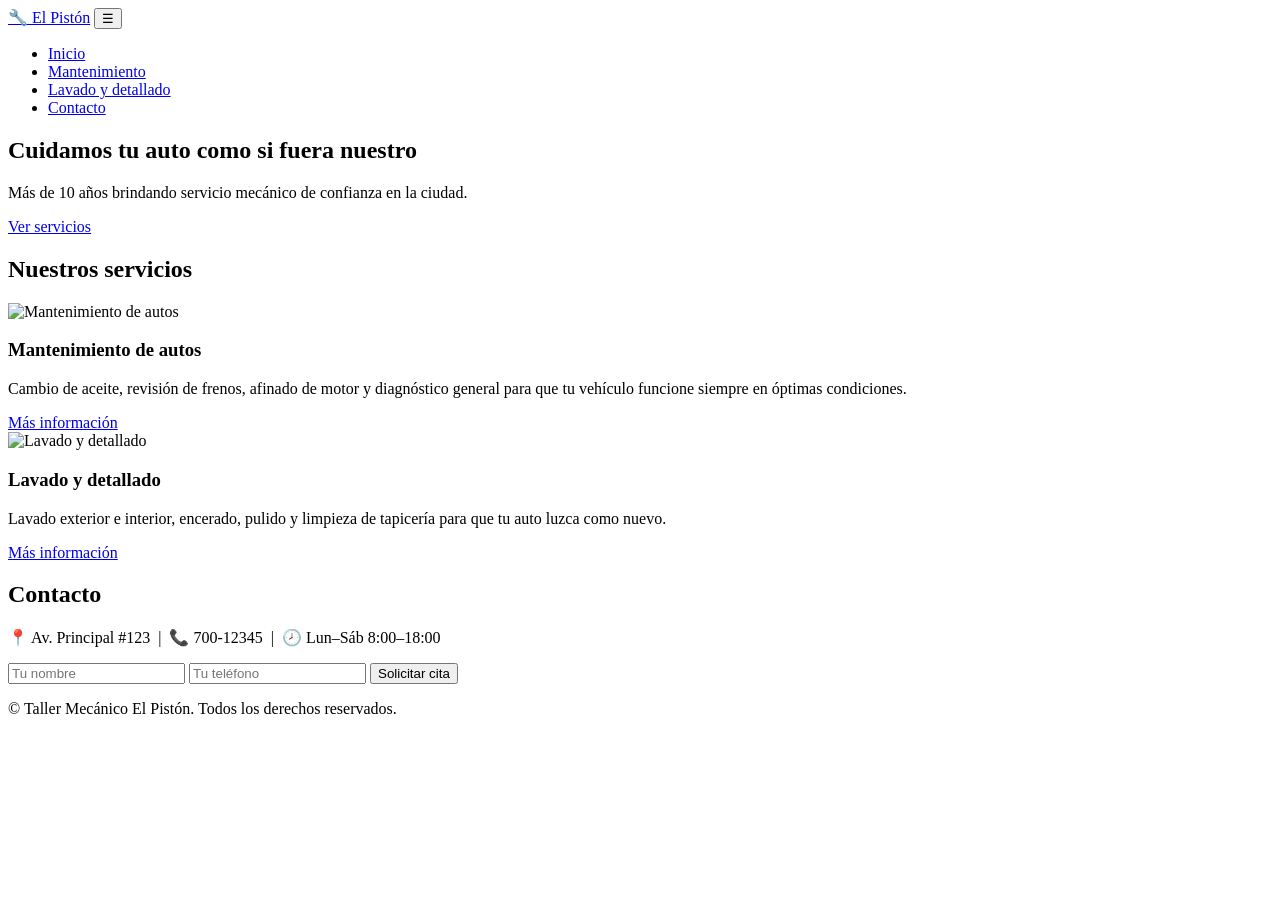
==== index.html @ 2a55a1c7 "Create index.html" ====
<!DOCTYPE html>
<html lang="es">
<head>
  <meta charset="UTF-8">
  <meta name="viewport" content="width=device-width, initial-scale=1.0">
  <title>Taller Mecánico "El Pistón" | Inicio</title>
  <link rel="stylesheet" href="style.css">
</head>
<body>
  <header class="header">
    <div class="contenedor nav">
      <a href="index.html" class="logo">🔧 El Pistón</a>
      <button class="menu-toggle" id="menuToggle" aria-label="Abrir menú">☰</button>
      <nav>
        <ul class="menu" id="menu">
          <li><a href="index.html" class="activo">Inicio</a></li>
          <li><a href="mantenimiento.html">Mantenimiento</a></li>
          <li><a href="lavado.html">Lavado y detallado</a></li>
          <li><a href="#contacto">Contacto</a></li>
        </ul>
      </nav>
    </div>
  </header>

  <section class="hero">
    <div class="contenedor">
      <h1>Cuidamos tu auto como si fuera nuestro</h1>
      <p>Más de 10 años brindando servicio mecánico de confianza en la ciudad.</p>
      <a href="#servicios" class="boton">Ver servicios</a>
    </div>
  </section>

  <main class="contenedor">
    <section id="servicios" class="seccion">
      <h2>Nuestros servicios</h2>
      <div class="tarjetas">
        <article class="tarjeta">
          <img src="img/mantenimiento.svg" alt="Mantenimiento de autos">
          <h3>Mantenimiento de autos</h3>
          <p>Cambio de aceite, revisión de frenos, afinado de motor y diagnóstico general para que tu vehículo funcione siempre en óptimas condiciones.</p>
          <a href="mantenimiento.html" class="boton">Más información</a>
        </article>
        <article class="tarjeta">
          <img src="img/lavado.svg" alt="Lavado y detallado">
          <h3>Lavado y detallado</h3>
          <p>Lavado exterior e interior, encerado, pulido y limpieza de tapicería para que tu auto luzca como nuevo.</p>
          <a href="lavado.html" class="boton">Más información</a>
        </article>
      </div>
    </section>

    <section id="contacto" class="seccion contacto">
      <h2>Contacto</h2>
      <p>📍 Av. Principal #123 &nbsp;|&nbsp; 📞 700-12345 &nbsp;|&nbsp; 🕗 Lun–Sáb 8:00–18:00</p>
      <form id="formContacto" class="formulario">
        <input type="text" id="nombre" placeholder="Tu nombre" required>
        <input type="tel" id="telefono" placeholder="Tu teléfono" required>
        <button type="submit" class="boton">Solicitar cita</button>
      </form>
      <p id="mensaje" class="mensaje"></p>
    </section>
  </main>

  <footer class="footer">
    <p>&copy; <span id="anio"></span> Taller Mecánico El Pistón. Todos los derechos reservados.</p>
  </footer>

  <script src="script.js"></script>
</body>
</html>
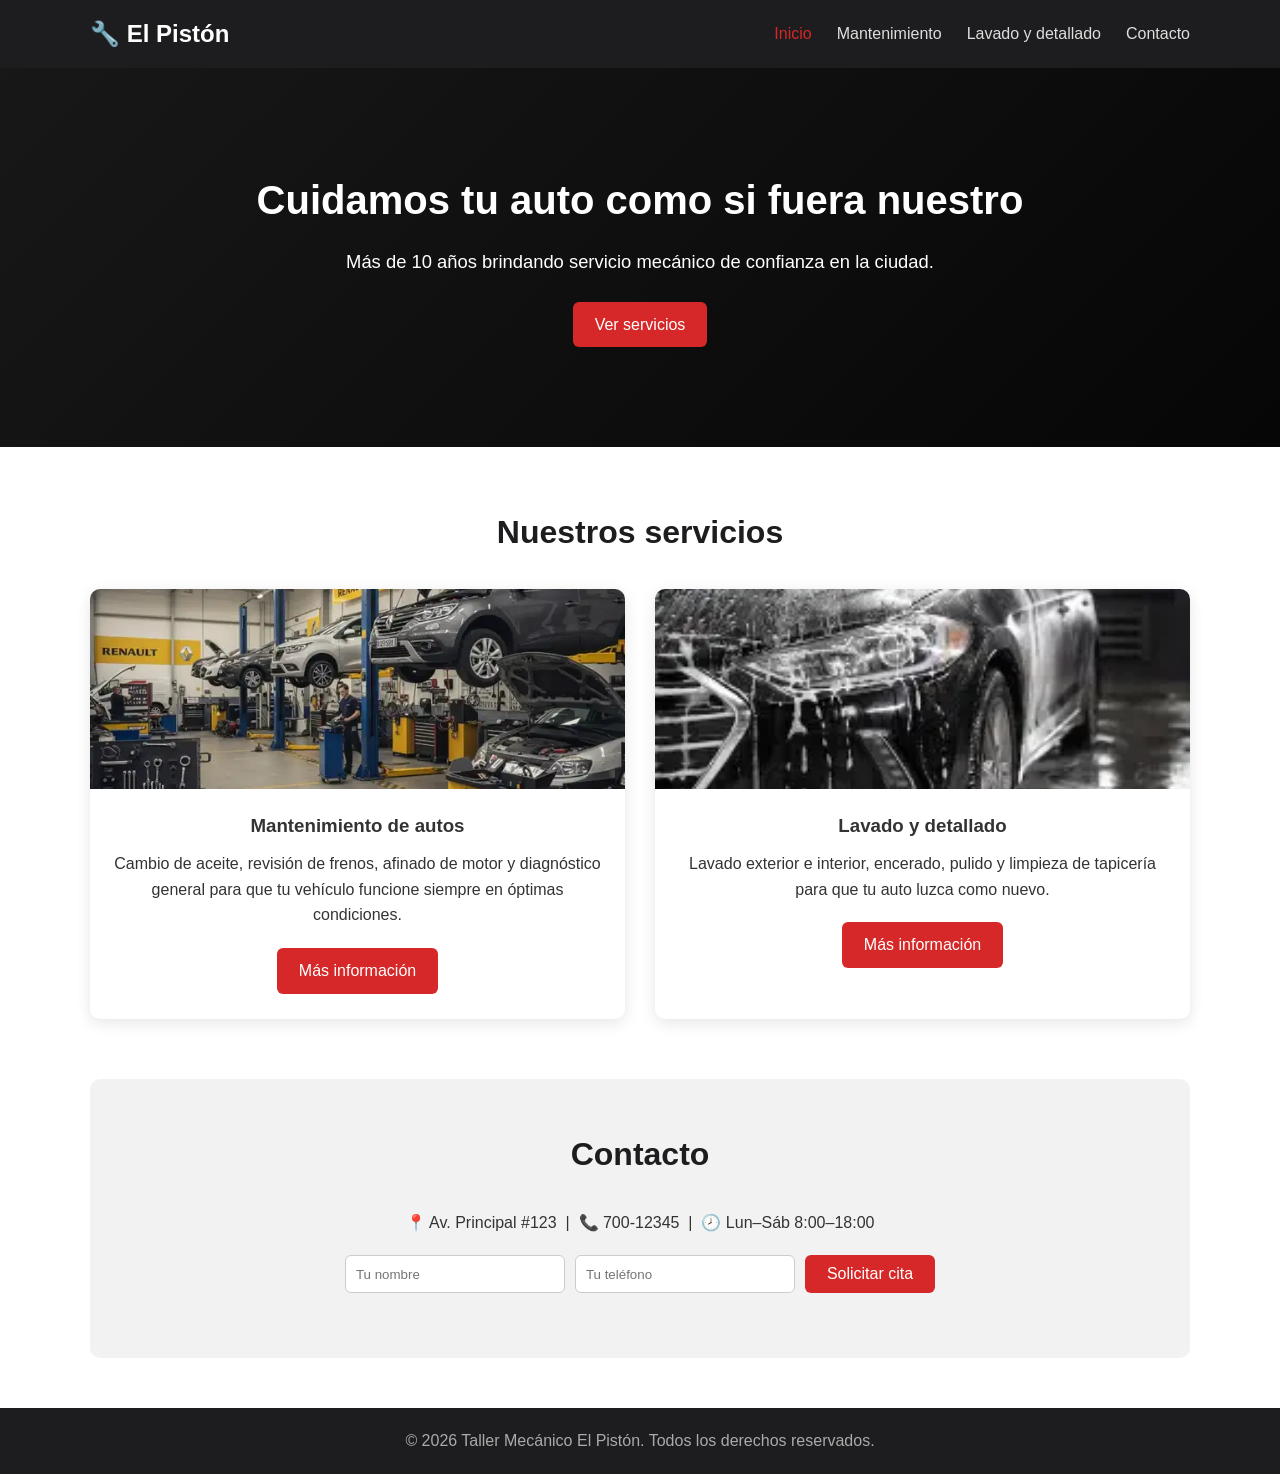
==== commit 7a4f885b: "Reemplazar imagenes de mantenimiento y lavado por fotos reales" ====
--- a/index.html
+++ b/index.html
@@ -35,13 +35,13 @@
       <h2>Nuestros servicios</h2>
       <div class="tarjetas">
         <article class="tarjeta">
-          <img src="img/mantenimiento.svg" alt="Mantenimiento de autos">
+          <img src="img/mantenimiento.webp" alt="Mantenimiento de autos">
           <h3>Mantenimiento de autos</h3>
           <p>Cambio de aceite, revisión de frenos, afinado de motor y diagnóstico general para que tu vehículo funcione siempre en óptimas condiciones.</p>
           <a href="mantenimiento.html" class="boton">Más información</a>
         </article>
         <article class="tarjeta">
-          <img src="img/lavado.svg" alt="Lavado y detallado">
+          <img src="img/lavado.webp" alt="Lavado y detallado">
           <h3>Lavado y detallado</h3>
           <p>Lavado exterior e interior, encerado, pulido y limpieza de tapicería para que tu auto luzca como nuevo.</p>
           <a href="lavado.html" class="boton">Más información</a>
--- a/style.css
+++ b/style.css
@@ -0,0 +1,84 @@
+* { margin: 0; padding: 0; box-sizing: border-box; }
+
+:root {
+  --rojo: #d62828;
+  --oscuro: #1d1d1f;
+  --gris: #f2f2f2;
+  --texto: #333;
+}
+
+body {
+  font-family: "Segoe UI", Arial, sans-serif;
+  color: var(--texto);
+  line-height: 1.6;
+}
+
+.contenedor { width: 90%; max-width: 1100px; margin: 0 auto; }
+
+/* ===== Menú ===== */
+.header { background: var(--oscuro); position: sticky; top: 0; z-index: 10; }
+.nav { display: flex; justify-content: space-between; align-items: center; padding: 15px 0; }
+.logo { color: #fff; font-size: 1.5rem; font-weight: bold; text-decoration: none; }
+.menu { list-style: none; display: flex; gap: 25px; }
+.menu a { color: #ddd; text-decoration: none; transition: color .3s; }
+.menu a:hover, .menu a.activo { color: var(--rojo); }
+.menu-toggle { display: none; background: none; border: none; color: #fff; font-size: 1.8rem; cursor: pointer; }
+
+/* ===== Portada ===== */
+.hero {
+  background: linear-gradient(rgba(0,0,0,.65), rgba(0,0,0,.65)), linear-gradient(135deg, #444, #111);
+  color: #fff; text-align: center; padding: 100px 0;
+}
+.hero h1 { font-size: 2.5rem; margin-bottom: 15px; }
+.hero p { margin-bottom: 25px; font-size: 1.15rem; }
+
+.boton {
+  display: inline-block; background: var(--rojo); color: #fff; padding: 10px 22px;
+  border: none; border-radius: 6px; text-decoration: none; cursor: pointer; font-size: 1rem;
+  transition: background .3s;
+}
+.boton:hover { background: #a61e1e; }
+
+/* ===== Secciones ===== */
+.seccion { padding: 60px 0; text-align: center; }
+.seccion h2 { font-size: 2rem; margin-bottom: 30px; color: var(--oscuro); }
+
+.tarjetas { display: grid; grid-template-columns: repeat(auto-fit, minmax(280px, 1fr)); gap: 30px; }
+.tarjeta {
+  background: #fff; border-radius: 10px; box-shadow: 0 4px 15px rgba(0,0,0,.1);
+  overflow: hidden; padding-bottom: 25px; transition: transform .3s;
+}
+.tarjeta:hover { transform: translateY(-6px); }
+.tarjeta img { width: 100%; height: 200px; object-fit: cover; background: var(--gris); }
+.tarjeta h3 { margin: 15px 0 10px; }
+.tarjeta p { padding: 0 20px 20px; }
+
+/* ===== Páginas de servicio ===== */
+.detalle { padding: 50px 0; }
+.detalle h1 { color: var(--oscuro); margin-bottom: 15px; }
+.detalle h2 { margin: 35px 0 15px; color: var(--oscuro); }
+.detalle img.principal { width: 100%; max-height: 350px; object-fit: cover; border-radius: 10px; margin: 20px 0; }
+.detalle ul { margin-left: 25px; }
+
+table { width: 100%; border-collapse: collapse; margin-top: 10px; }
+th, td { padding: 12px; border: 1px solid #ddd; text-align: left; }
+th { background: var(--oscuro); color: #fff; }
+tr:nth-child(even) { background: var(--gris); }
+
+/* ===== Contacto ===== */
+.contacto { background: var(--gris); border-radius: 10px; padding: 50px 20px; margin-bottom: 50px; }
+.formulario { display: flex; flex-wrap: wrap; gap: 10px; justify-content: center; margin-top: 20px; }
+.formulario input { padding: 10px; border: 1px solid #ccc; border-radius: 6px; min-width: 220px; }
+.mensaje { margin-top: 15px; font-weight: bold; color: green; }
+
+/* ===== Pie ===== */
+.footer { background: var(--oscuro); color: #aaa; text-align: center; padding: 20px 0; }
+
+/* ===== Responsive ===== */
+@media (max-width: 768px) {
+  .menu-toggle { display: block; }
+  .menu { display: none; flex-direction: column; position: absolute; top: 60px; right: 0; left: 0;
+          background: var(--oscuro); padding: 20px; text-align: center; }
+  .menu.abierto { display: flex; }
+  .hero h1 { font-size: 1.8rem; }
+}
